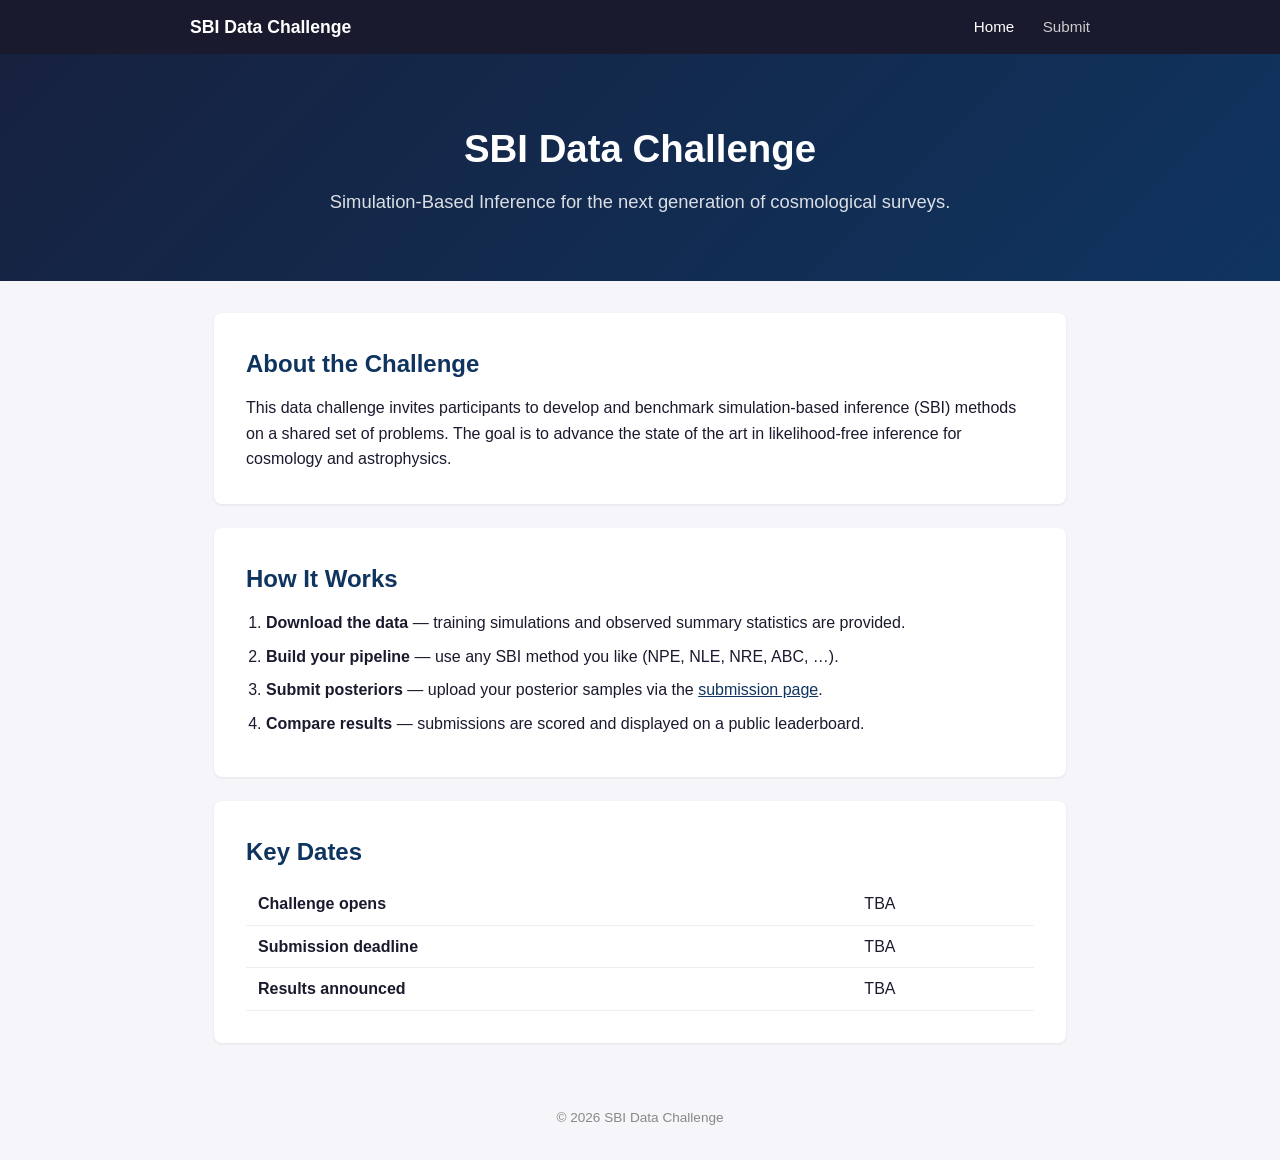
==== index.html @ 93bc21a7 "first commit" ====
<!DOCTYPE html>
<html lang="en">
<head>
  <meta charset="UTF-8">
  <meta name="viewport" content="width=device-width, initial-scale=1.0">
  <title>SBI Data Challenge</title>
  <link rel="stylesheet" href="style.css">
</head>
<body>
  <nav>
    <div class="nav-inner">
      <a href="index.html" class="logo">SBI Data Challenge</a>
      <div class="nav-links">
        <a href="index.html" class="active">Home</a>
        <a href="submit.html">Submit</a>
      </div>
    </div>
  </nav>

  <header class="hero">
    <h1>SBI Data Challenge</h1>
    <p>Simulation-Based Inference for the next generation of cosmological surveys.</p>
  </header>

  <main>
    <section>
      <h2>About the Challenge</h2>
      <p>
        This data challenge invites participants to develop and benchmark
        simulation-based inference (SBI) methods on a shared set of problems.
        The goal is to advance the state of the art in likelihood-free inference
        for cosmology and astrophysics.
      </p>
    </section>

    <section>
      <h2>How It Works</h2>
      <ol>
        <li><strong>Download the data</strong> &mdash; training simulations and observed summary statistics are provided.</li>
        <li><strong>Build your pipeline</strong> &mdash; use any SBI method you like (NPE, NLE, NRE, ABC, &hellip;).</li>
        <li><strong>Submit posteriors</strong> &mdash; upload your posterior samples via the <a href="submit.html">submission page</a>.</li>
        <li><strong>Compare results</strong> &mdash; submissions are scored and displayed on a public leaderboard.</li>
      </ol>
    </section>

    <section>
      <h2>Key Dates</h2>
      <table>
        <tr><td>Challenge opens</td><td>TBA</td></tr>
        <tr><td>Submission deadline</td><td>TBA</td></tr>
        <tr><td>Results announced</td><td>TBA</td></tr>
      </table>
    </section>
  </main>

  <footer>
    <p>&copy; 2026 SBI Data Challenge</p>
  </footer>
</body>
</html>
---- style.css ----
* {
  margin: 0;
  padding: 0;
  box-sizing: border-box;
}

body {
  font-family: -apple-system, BlinkMacSystemFont, "Segoe UI", Roboto, Helvetica, Arial, sans-serif;
  color: #1a1a2e;
  background: #f5f5fa;
  line-height: 1.6;
}

/* Nav */
nav {
  background: #1a1a2e;
  color: #fff;
  padding: 0.8rem 1.5rem;
}
.nav-inner {
  max-width: 900px;
  margin: 0 auto;
  display: flex;
  justify-content: space-between;
  align-items: center;
}
.logo {
  font-weight: 700;
  font-size: 1.1rem;
  color: #fff;
  text-decoration: none;
}
.nav-links a {
  color: #ccc;
  text-decoration: none;
  margin-left: 1.5rem;
  font-size: 0.95rem;
}
.nav-links a.active,
.nav-links a:hover {
  color: #fff;
}

/* Hero */
.hero {
  background: linear-gradient(135deg, #16213e, #0f3460);
  color: #fff;
  text-align: center;
  padding: 4rem 1.5rem;
}
.hero h1 {
  font-size: 2.4rem;
  margin-bottom: 0.5rem;
}
.hero p {
  font-size: 1.15rem;
  opacity: 0.85;
}
.hero-small {
  padding: 2.5rem 1.5rem;
}
.hero-small h1 {
  font-size: 1.8rem;
}

/* Main */
main {
  max-width: 900px;
  margin: 2rem auto;
  padding: 0 1.5rem;
}
section {
  background: #fff;
  border-radius: 8px;
  padding: 2rem;
  margin-bottom: 1.5rem;
  box-shadow: 0 1px 3px rgba(0,0,0,0.08);
}
section h2 {
  margin-bottom: 0.75rem;
  color: #0f3460;
}
ol {
  padding-left: 1.25rem;
}
ol li {
  margin-bottom: 0.5rem;
}
table {
  width: 100%;
  border-collapse: collapse;
  margin-top: 0.5rem;
}
table td {
  padding: 0.5rem 0.75rem;
  border-bottom: 1px solid #eee;
}
table tr td:first-child {
  font-weight: 600;
}

/* Form */
.submit-section {
  max-width: 560px;
  margin: 0 auto;
}
label {
  display: block;
  font-weight: 600;
  margin: 1rem 0 0.3rem;
}
input[type="text"],
textarea {
  width: 100%;
  padding: 0.55rem 0.75rem;
  border: 1px solid #ccc;
  border-radius: 4px;
  font-size: 0.95rem;
}
input[type="file"] {
  margin-top: 0.25rem;
}
button {
  margin-top: 1.5rem;
  background: #0f3460;
  color: #fff;
  border: none;
  padding: 0.65rem 2rem;
  font-size: 1rem;
  border-radius: 4px;
  cursor: pointer;
}
button:hover {
  background: #16213e;
}

/* Status message */
.status {
  margin-top: 1rem;
  padding: 0.75rem 1rem;
  border-radius: 4px;
  font-size: 0.95rem;
}
.status.info {
  background: #e8f0fe;
  color: #1a1a2e;
  border: 1px solid #a8c7fa;
}

/* Footer */
footer {
  text-align: center;
  padding: 2rem 1rem;
  font-size: 0.85rem;
  color: #888;
}

a {
  color: #0f3460;
}
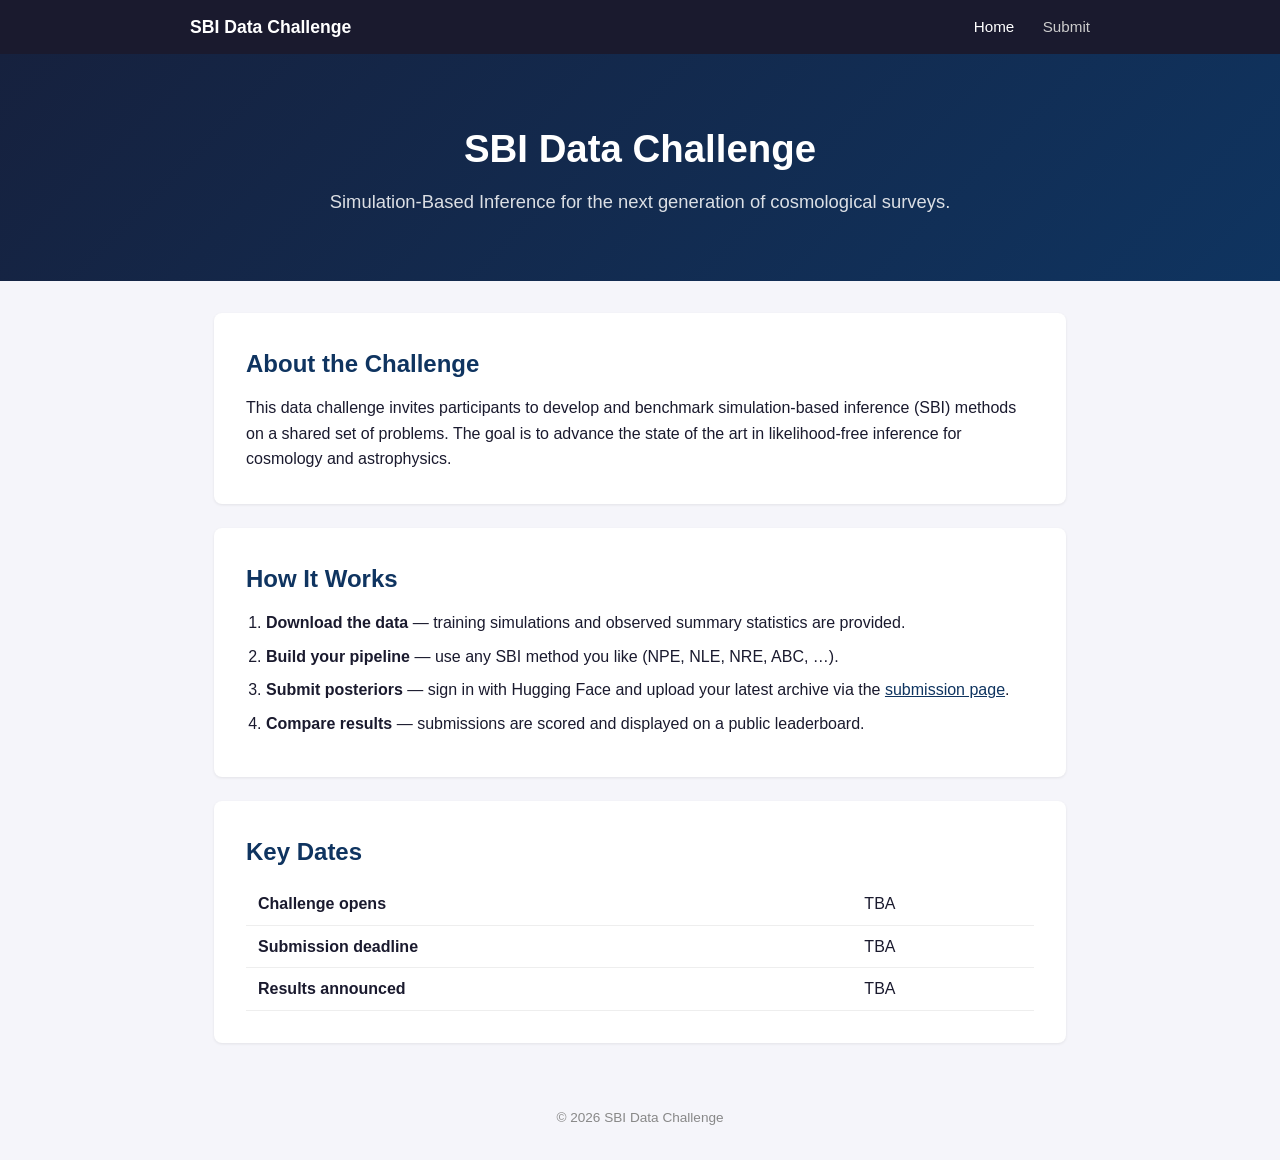
==== commit 25a270fd: "Embed Hugging Face submission portal" ====
--- a/index.html
+++ b/index.html
@@ -38,7 +38,7 @@
       <ol>
         <li><strong>Download the data</strong> &mdash; training simulations and observed summary statistics are provided.</li>
         <li><strong>Build your pipeline</strong> &mdash; use any SBI method you like (NPE, NLE, NRE, ABC, &hellip;).</li>
-        <li><strong>Submit posteriors</strong> &mdash; upload your posterior samples via the <a href="submit.html">submission page</a>.</li>
+        <li><strong>Submit posteriors</strong> &mdash; sign in with Hugging Face and upload your latest archive via the <a href="submit.html">submission page</a>.</li>
         <li><strong>Compare results</strong> &mdash; submissions are scored and displayed on a public leaderboard.</li>
       </ol>
     </section>
--- a/style.css
+++ b/style.css
@@ -104,6 +104,9 @@
   max-width: 560px;
   margin: 0 auto;
 }
+.submit-section.wide {
+  max-width: 900px;
+}
 label {
   display: block;
   font-weight: 600;
@@ -132,6 +135,59 @@
 }
 button:hover {
   background: #16213e;
+}
+
+.actions {
+  display: flex;
+  flex-wrap: wrap;
+  gap: 0.75rem;
+  margin: 1.25rem 0;
+}
+
+.button-link {
+  display: inline-block;
+  background: #0f3460;
+  color: #fff;
+  text-decoration: none;
+  padding: 0.65rem 1.15rem;
+  border-radius: 4px;
+  font-weight: 600;
+}
+
+.button-link:hover {
+  background: #16213e;
+  color: #fff;
+}
+
+.button-link.secondary {
+  background: #fff;
+  color: #0f3460;
+  border: 1px solid #0f3460;
+}
+
+.button-link.secondary:hover {
+  background: #e8f0fe;
+}
+
+.submission-frame-wrap {
+  overflow: hidden;
+  margin-top: 1.25rem;
+  border: 1px solid #ddd;
+  border-radius: 8px;
+  background: #fff;
+}
+
+.submission-frame {
+  display: block;
+  width: 100%;
+  height: 760px;
+  border: 0;
+}
+
+.fine-print {
+  margin-top: 0.85rem;
+  color: #666;
+  font-size: 0.92rem;
 }
 
 /* Status message */
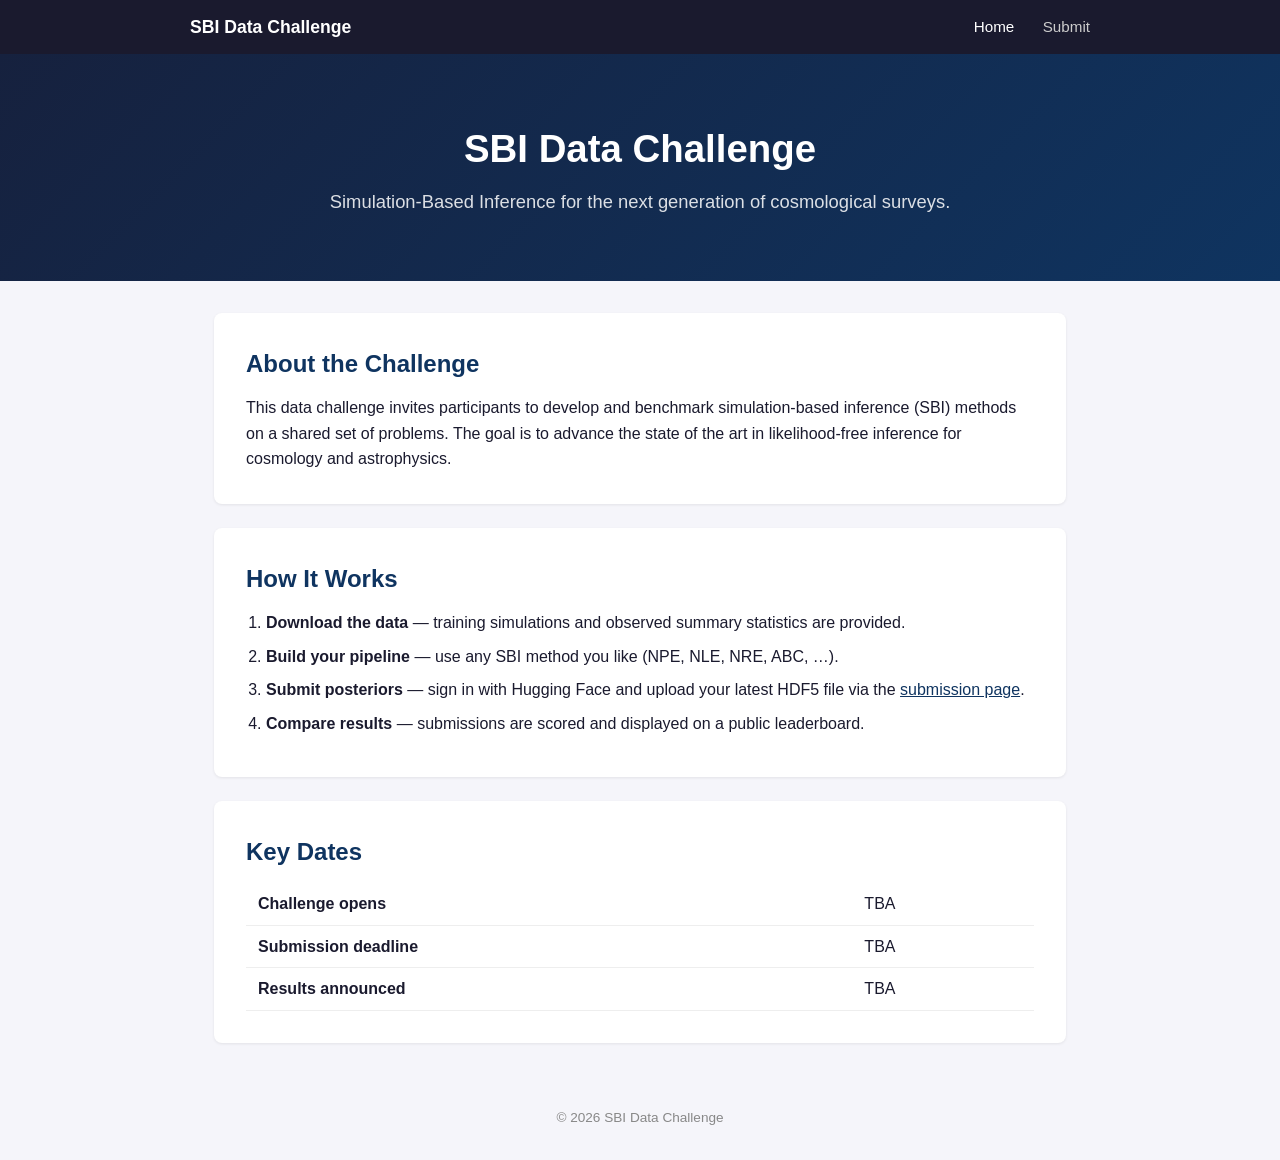
==== commit b0279646: "Update submission page for HDF5 uploads" ====
--- a/index.html
+++ b/index.html
@@ -38,7 +38,7 @@
       <ol>
         <li><strong>Download the data</strong> &mdash; training simulations and observed summary statistics are provided.</li>
         <li><strong>Build your pipeline</strong> &mdash; use any SBI method you like (NPE, NLE, NRE, ABC, &hellip;).</li>
-        <li><strong>Submit posteriors</strong> &mdash; sign in with Hugging Face and upload your latest archive via the <a href="submit.html">submission page</a>.</li>
+        <li><strong>Submit posteriors</strong> &mdash; sign in with Hugging Face and upload your latest HDF5 file via the <a href="submit.html">submission page</a>.</li>
         <li><strong>Compare results</strong> &mdash; submissions are scored and displayed on a public leaderboard.</li>
       </ol>
     </section>
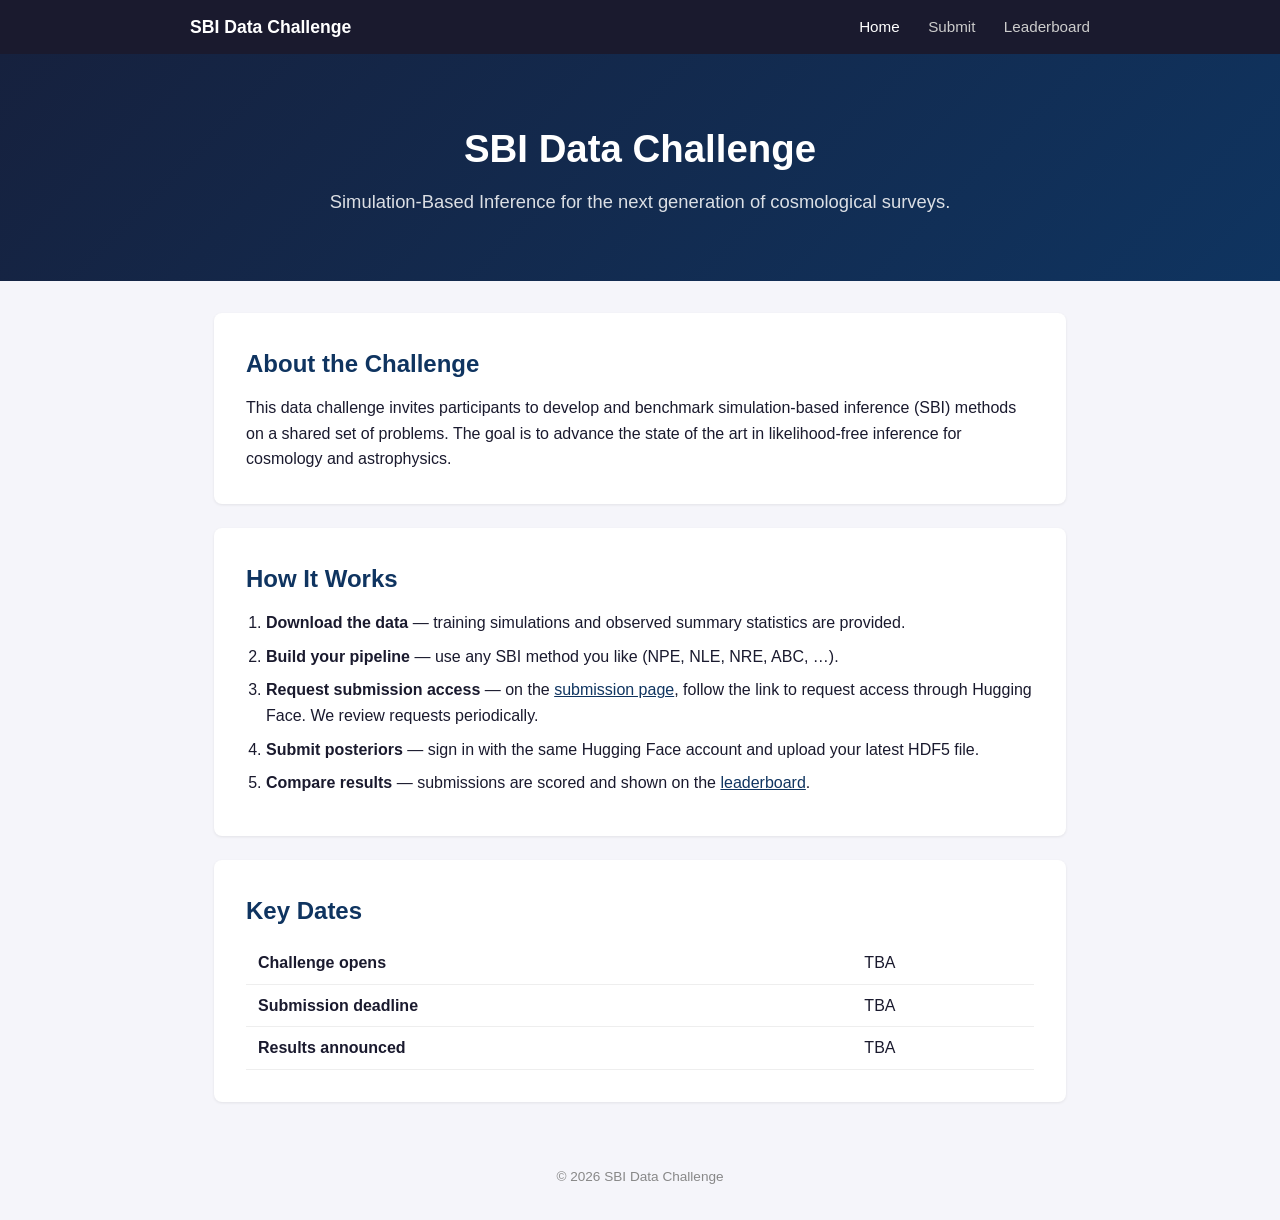
==== commit 1adae3bc: "Add leaderboard page and access-request step - New leaderboard.html fetches /api/leaderboard.json fr" ====
--- a/index.html
+++ b/index.html
@@ -13,6 +13,7 @@
       <div class="nav-links">
         <a href="index.html" class="active">Home</a>
         <a href="submit.html">Submit</a>
+        <a href="leaderboard.html">Leaderboard</a>
       </div>
     </div>
   </nav>
@@ -38,8 +39,9 @@
       <ol>
         <li><strong>Download the data</strong> &mdash; training simulations and observed summary statistics are provided.</li>
         <li><strong>Build your pipeline</strong> &mdash; use any SBI method you like (NPE, NLE, NRE, ABC, &hellip;).</li>
-        <li><strong>Submit posteriors</strong> &mdash; sign in with Hugging Face and upload your latest HDF5 file via the <a href="submit.html">submission page</a>.</li>
-        <li><strong>Compare results</strong> &mdash; submissions are scored and displayed on a public leaderboard.</li>
+        <li><strong>Request submission access</strong> &mdash; on the <a href="submit.html">submission page</a>, follow the link to request access through Hugging Face. We review requests periodically.</li>
+        <li><strong>Submit posteriors</strong> &mdash; sign in with the same Hugging Face account and upload your latest HDF5 file.</li>
+        <li><strong>Compare results</strong> &mdash; submissions are scored and shown on the <a href="leaderboard.html">leaderboard</a>.</li>
       </ol>
     </section>
 
--- a/style.css
+++ b/style.css
@@ -203,6 +203,35 @@
   border: 1px solid #a8c7fa;
 }
 
+/* Leaderboard */
+.leaderboard-meta {
+  color: #555;
+  margin-bottom: 0.75rem;
+}
+.leaderboard-wrap {
+  overflow-x: auto;
+}
+.leaderboard-table {
+  width: 100%;
+  border-collapse: collapse;
+}
+.leaderboard-table th,
+.leaderboard-table td {
+  padding: 0.5rem 0.75rem;
+  border-bottom: 1px solid #eee;
+  text-align: left;
+}
+.leaderboard-table th {
+  background: #f0f0f5;
+  color: #1a1a2e;
+  font-weight: 600;
+}
+.leaderboard-table th.num,
+.leaderboard-table td.num {
+  text-align: right;
+  font-family: ui-monospace, SFMono-Regular, Menlo, monospace;
+}
+
 /* Footer */
 footer {
   text-align: center;
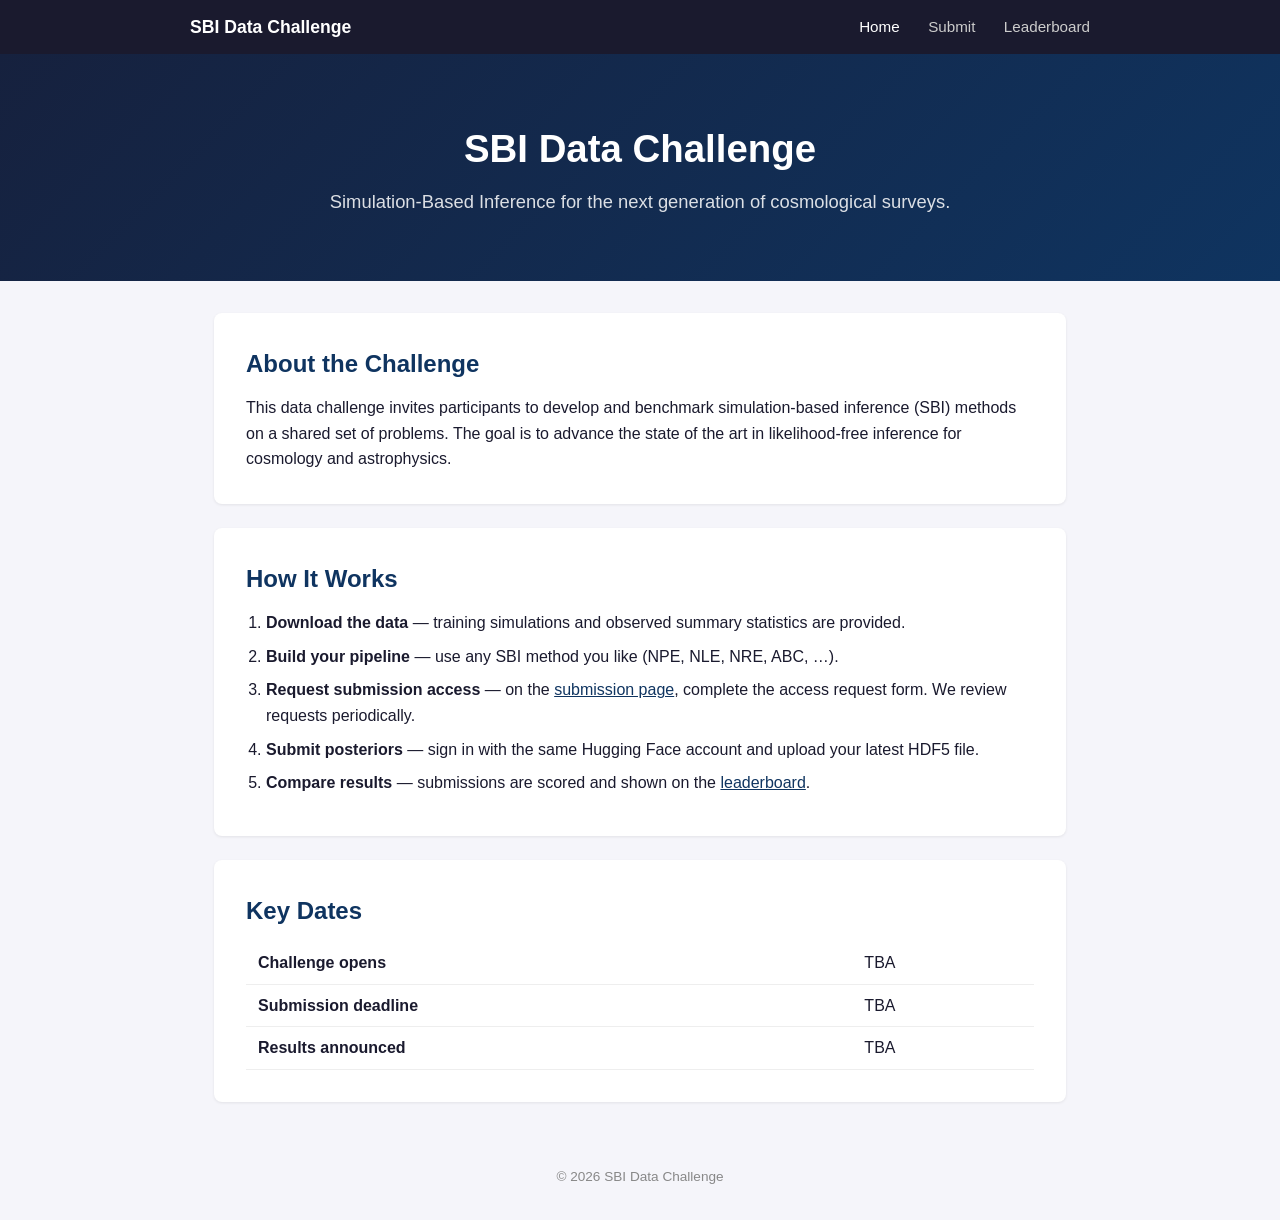
==== commit 2c81e9b6: "Point access requests to Google Form" ====
--- a/index.html
+++ b/index.html
@@ -39,7 +39,7 @@
       <ol>
         <li><strong>Download the data</strong> &mdash; training simulations and observed summary statistics are provided.</li>
         <li><strong>Build your pipeline</strong> &mdash; use any SBI method you like (NPE, NLE, NRE, ABC, &hellip;).</li>
-        <li><strong>Request submission access</strong> &mdash; on the <a href="submit.html">submission page</a>, follow the link to request access through Hugging Face. We review requests periodically.</li>
+        <li><strong>Request submission access</strong> &mdash; on the <a href="submit.html">submission page</a>, complete the access request form. We review requests periodically.</li>
         <li><strong>Submit posteriors</strong> &mdash; sign in with the same Hugging Face account and upload your latest HDF5 file.</li>
         <li><strong>Compare results</strong> &mdash; submissions are scored and shown on the <a href="leaderboard.html">leaderboard</a>.</li>
       </ol>
